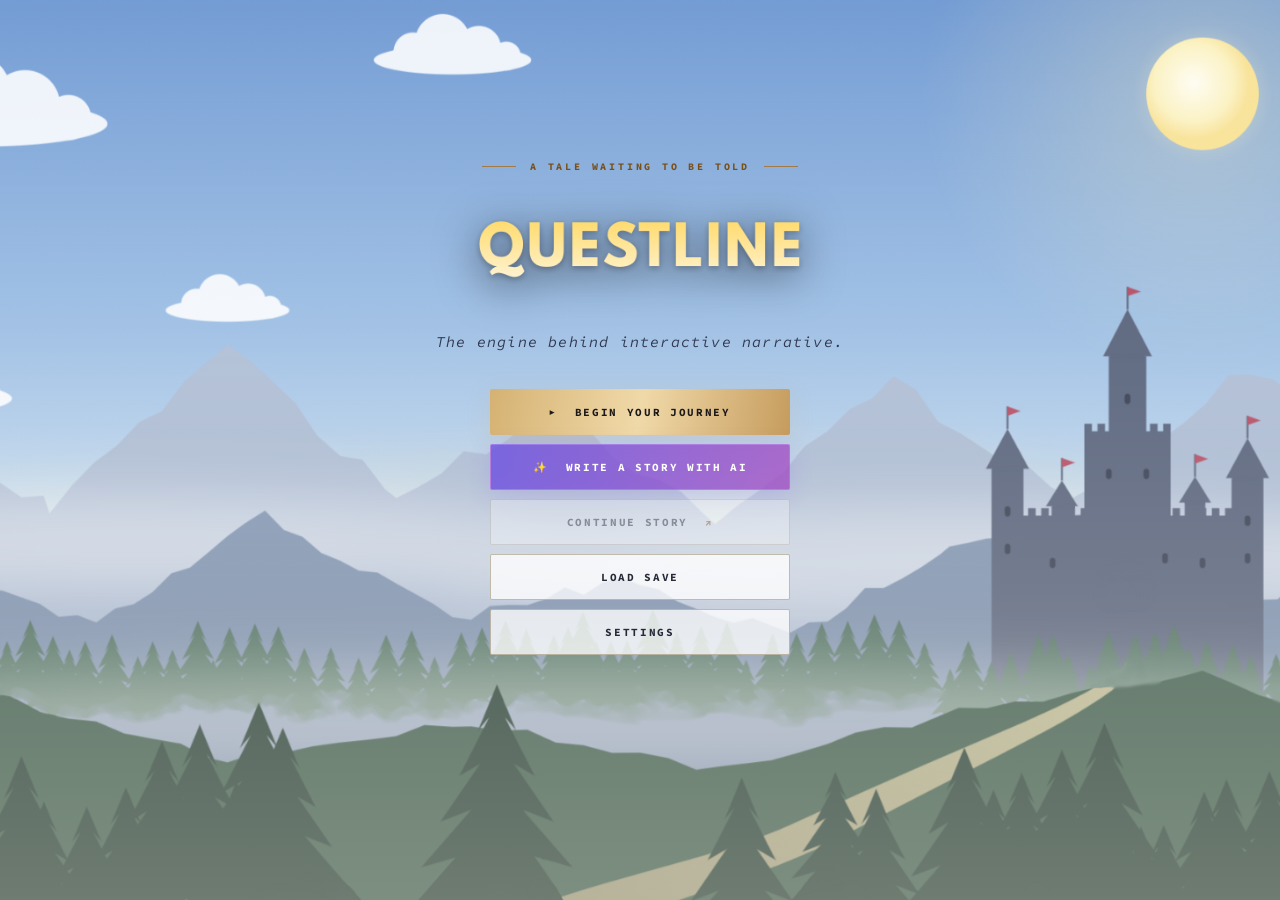
==== index.html @ b16867c0 "motto" ====
﻿<!doctype html>
<html lang="en">
<head>
<meta charset="utf-8">
<meta name="viewport" content="width=device-width, initial-scale=1">
<title>Questline</title>
<link rel="preconnect" href="https://fonts.googleapis.com">
<link rel="preconnect" href="https://fonts.gstatic.com" crossorigin>
<link rel="stylesheet" href="https://fonts.googleapis.com/css2?family=Source+Code+Pro:ital,wght@0,400;0,500;0,700;1,400&display=swap">
<link rel="stylesheet" href="css/styles.css">
</head>
<body>
<section id="titleScreen" class="title-screen" aria-label="Questline main menu">
  <div class="title-grain" aria-hidden="true"></div>
  <div class="title-content">
    <div class="eyebrow"><span></span> A TALE WAITING TO BE TOLD <span></span></div>
    <!-- Logo variants switch with the System / Light / Dark theme setting. -->
    <h1><img class="title-logo logo-light" src="assets/questline-logo-light.png" alt="Questline" onload="this.classList.add('is-loaded'); this.parentElement.querySelector('span').hidden=true" onerror="if(!this.dataset.svgFallback){this.dataset.svgFallback='1';this.src='assets/questline-logo-light.svg'}else{this.remove()}"><img class="title-logo logo-dark" src="assets/questline-logo-dark.png" alt="" onload="this.classList.add('is-loaded'); this.parentElement.querySelector('span').hidden=true" onerror="if(!this.dataset.svgFallback){this.dataset.svgFallback='1';this.src='assets/questline-logo-dark.svg'}else{this.remove()}"><span>Questline</span></h1>
    <p class="title-subtitle">The engine behind interactive narrative.</p>
    <nav class="menu-actions" aria-label="Main menu">
      <button id="playBtn" class="menu-primary"><span>▶</span> Begin your journey</button>
      <button id="menuAi" class="menu-ai ai-only"><span>✨</span> Write a story with AI</button>
      <button id="continueBtn" class="menu-secondary">Continue story <span>↗</span></button>
      <button id="menuLoad" class="menu-secondary">Load save</button>
      <button id="menuSettings" class="menu-secondary">Settings</button>
    </nav>
    <p id="menuNote" class="menu-note" aria-live="polite"></p>
  </div>
</section>
<div id="studio" class="studio" hidden>
<header>
  <h1><button class="brand-home" id="menuBtn" aria-label="Return to main menu">Questline</button></h1>
  <button id="addNode">+ Add node</button>
  <button class="ai-btn ai-only" id="aiToolbarBtn" title="Generate a branching conversation with AI">✨<span class="ai-btn-label"> Generate with AI</span></button>
  <div class="dropdown">
    <button class="ghost" id="menuToggle" aria-haspopup="true" aria-expanded="false">☰ Menu ▾</button>
    <div class="dropdown-panel" id="menuPanel" role="menu" hidden>
      <button role="menuitem" id="savesBtn">Save / Load…</button>
      <hr>
      <button role="menuitem" id="newBtn">New blank story</button>
      <hr>
      <button role="menuitem" id="importBtn">Import JSON…</button>
      <button role="menuitem" id="exportBtn">Export JSON</button>
      <button role="menuitem" id="exportJs">Copy as JS</button>
      <hr>
      <button role="menuitem" id="settingsBtn">Settings…</button>
      <button role="menuitem" id="menuItemHome">Main menu</button>
    </div>
  </div>
  <button class="ghost mobile-preview-toggle" id="mobilePreviewBtn" aria-pressed="false">Preview</button>
  <input type="file" id="importFile" accept=".json,application/json">
  <span id="status" class="warn"></span>
  <span class="zoom">
    <button class="ghost" id="zoomOut" title="Zoom out">−</button>
    <button class="ghost" id="zoomLabel" title="Reset to 100%">100%</button>
    <button class="ghost" id="zoomIn" title="Zoom in">+</button>
    <button class="ghost" id="zoomFit" title="Fit all nodes">Fit</button>
  </span>
</header>
<main>
  <div id="canvasWrap"><div id="sizer"><div id="canvas"><svg id="links"></svg></div></div></div>
  <div class="ai-hint ai-only" id="aiHint" hidden>
    <button class="ai-hint-close" id="aiHintClose" title="Dismiss" aria-label="Dismiss">✕</button>
    <strong>Not sure where to start?</strong>
    <span>Describe an NPC and let AI write a branching conversation, or just start typing in the node.</span>
    <button class="ai-btn" id="aiHintBtn">✨ Generate a story with AI</button>
  </div>
  <aside id="side">
    <h2>Preview Player <span><button class="ghost mobile-preview-back" id="previewBack">← Editor</button><button class="ghost" id="restart">↻ Restart</button></span></h2>
    <div id="preview"></div>
  </aside>
</main>
</div>
<div id="savesModal" class="modal" hidden>
  <div class="modal-box" role="dialog" aria-labelledby="savesTitle">
    <h2 id="savesTitle">Saves <button class="ghost" id="savesClose" title="Close">✕</button></h2>
    <form id="saveForm">
      <input id="saveName" placeholder="Name this save" maxlength="60">
      <button type="submit">Save current story</button>
    </form>
    <ul id="savesList"></ul>
    <p class="modal-note">Saves live in this browser only. Use Export JSON to back up or move a story.</p>
  </div>
</div>
<div id="settingsModal" class="modal" hidden>
  <div class="modal-box settings-box" role="dialog" aria-labelledby="settingsTitle">
    <h2 id="settingsTitle">Settings <button class="ghost" id="settingsClose" title="Close">✕</button></h2>
    <fieldset>
      <legend>Editor</legend>
      <label class="set-row"><span>Snap nodes to grid</span><input type="checkbox" data-set="snap"></label>
      <label class="set-row"><span>Show grid</span><input type="checkbox" data-set="grid"></label>
      <label class="set-row"><span>Ask before deleting nodes</span><input type="checkbox" data-set="confirmDelete"></label>
      <label class="set-row"><span>Default speaker</span><input type="text" data-set="defaultSpeaker" maxlength="40" placeholder="NPC"></label>
    </fieldset>
    <fieldset>
      <legend>Preview</legend>
      <label class="set-row"><span>Typewriter text</span><input type="checkbox" data-set="typewriter"></label>
      <label class="set-row"><span>Text speed</span>
        <select data-set="textSpeed" data-num><option value="20">Slow</option><option value="45">Normal</option><option value="90">Fast</option></select></label>
    </fieldset>
    <fieldset>
      <legend>Appearance</legend>
      <label class="set-row"><span>Theme</span>
        <select data-set="theme"><option value="system">System</option><option value="light">Light</option><option value="dark">Dark</option></select></label>
      <div class="set-row"><span>Accent colour</span><div class="swatches" id="swatches"></div></div>
      <label class="set-row"><span>Text size</span>
        <select data-set="textSize" data-num><option value="13">Small</option><option value="14">Medium</option><option value="16">Large</option></select></label>
    </fieldset>
    <fieldset>
      <legend>AI</legend>
      <label class="set-row"><span>Hide AI features</span><input type="checkbox" data-set="hideAi"></label>
      <div class="set-group ai-only">
      <label class="set-row"><span>Your Gemini API key</span><input type="password" class="wide" data-set="geminiKey" placeholder="Optional" spellcheck="false" autocomplete="off"></label>
      <label class="set-row"><span>Model (with your key)</span>
        <select class="wide" data-set="aiModel"><option value="gemini-3.5-flash-lite">Flash-Lite (faster)</option><option value="gemini-3.8-flash">Flash (better)</option></select></label>
      <p class="set-note">With a key, AI requests go straight from this browser to Google using your own free quota. The key is saved only in this browser. Get one at <a href="https://aistudio.google.com/apikey" target="_blank" rel="noopener">Google AI Studio</a>.</p>
      <label class="set-row"><span>AI server URL</span><input type="text" class="wide" data-set="aiUrl" placeholder="Built-in server" spellcheck="false" autocomplete="off"></label>
      <p class="set-note">Used when no key is set. Leave blank for the built-in Questline AI server, or deploy your own from <code>worker/</code>.</p>
      </div>
    </fieldset>
    <fieldset>
      <legend>Data</legend>
      <div class="set-actions"><button class="ghost" id="resetSettings">Reset settings</button><button class="danger" id="clearData">Delete all saved data</button></div>
    </fieldset>
  </div>
</div>
<script src="js/state.js"></script>
<script src="js/dialog.js"></script>
<script src="js/contextmenu.js"></script>
<script src="js/editor.js"></script>
<script src="js/view.js"></script>
<script src="js/player.js"></script>
<script src="js/io.js"></script>
<script src="js/saves.js"></script>
<script src="js/settings.js"></script>
<!-- Optional, gitignored: a private API key for local testing. Missing on the live site (harmless 404). -->
<script src="js/local-config.js"></script>
<script src="js/ai-core.js"></script>
<script src="js/ai.js"></script>
<script>
const titleScreen = document.querySelector('#titleScreen');
const studio = document.querySelector('#studio');
const menuNote = document.querySelector('#menuNote');
const continueBtn = document.querySelector('#continueBtn');
const mobilePreviewBtn = document.querySelector('#mobilePreviewBtn');
const previewBack = document.querySelector('#previewBack');
function setMobilePreview(open) {
  studio.classList.toggle('preview-open', open);
  mobilePreviewBtn.setAttribute('aria-pressed', String(open));
}
mobilePreviewBtn.onclick = () => setMobilePreview(true);
previewBack.onclick = () => setMobilePreview(false);
function hasSave() { try { return !!localStorage.getItem(KEY); } catch (e) { return false; } }
function showMenu() {
  studio.hidden = true; titleScreen.hidden = false; document.body.classList.remove('in-studio');
  setMobilePreview(false);
  continueBtn.disabled = !hasSave();
}
// Render only once the studio is visible: hidden elements measure as 0, which breaks the arrows.
function openStudio() {
  setMobilePreview(false);
  titleScreen.hidden = true; studio.hidden = false; document.body.classList.add('in-studio');
  render(); restart();
}
document.querySelector('#playBtn').onclick = async () => {
  if (hasSave() && !await ask('Begin a new story?', 'This replaces the story you were working on. Named saves are kept.', { ok: 'Begin', danger: true })) return;
  data = blank(); resetView(); openStudio();
};
continueBtn.onclick = openStudio;
document.querySelector('#menuBtn').onclick = showMenu;
document.querySelector('#menuItemHome').onclick = showMenu;
showMenu();
</script>
</body>
</html>
---- css/styles.css ----
/* Theme tokens. Dark is the default; light applies when the OS prefers it (Theme: System)
   or when the Theme setting forces it via data-theme on <html>. */
:root {
  color-scheme: dark;
  --font:'Source Code Pro', ui-monospace, Menlo, Consolas, monospace;
  --bg:#1b1d2a; --panel:#242738; --node:#2e3248; --field:#1b1d2a; --border:#3d4262; --ghost:#3a3f5c; --divider:#000;
  --text:#e8eaf6; --muted:#8a8fa8; --accent:#7c8cff; --line:#7c8cff; --on-accent:#fff;
  --good:#5fd38d; --bad:#ff6b81; --dead:#4a3340; --grid-dot:#33374d; --head-bg:#00000030;
  --shadow:#0006; --shadow-lg:#0009; --overlay:#0009; --selected:#d6b56f; --selected-glow:#d6b56f30; --brand-hover:#f6e5c3;
  /* Home screen */
  --home-color:#0c111b; --home-shade:linear-gradient(180deg,#0c111b33 0%,#0c111b55 40%,#0c111bb3 100%);
  --home-fallback:radial-gradient(ellipse at 50% 38%,#29344b 0%,#151b2a 48%,#0c111b 100%);
  --home-text:#f4ead6; --home-title:#f6e5c3; --home-title-shadow:0 3px 0 #7f593a,0 8px 35px #d0945050;
  --home-sub:#c1c4cf; --home-eyebrow:#cfad73; --home-eyebrow-line:#a9824d;
  --home-sec-text:#e2ddcf; --home-sec-bg:#151b28b8; --home-sec-border:#8e805e66; --home-sec-hover:#272d3e; --home-sec-accent:#cba76d;
  --home-note:#c1a775; --home-stars:.38; --home-grain:.13;
}
@media (prefers-color-scheme: light) {
  :root:not([data-theme="dark"]) {
    color-scheme: light;
    --bg:#eef0f6; --panel:#ffffff; --node:#ffffff; --field:#f5f6fa; --border:#cfd3e2; --ghost:#e3e6f0; --divider:#d5d8e4;
    --text:#1e2233; --muted:#5f6680; --dead:#f6dde3; --good:#2e9e5f; --bad:#d6435f; --grid-dot:#c6cbdb; --head-bg:#eef0f6;
    --shadow:#1e223322; --shadow-lg:#1e22333a; --overlay:#1e223366; --selected:#c08a2c; --selected-glow:#c08a2c30; --brand-hover:#8a6424;
    --home-color:#c9dff0; --home-shade:linear-gradient(180deg,#ffffff00 0%,#ffffff1a 45%,#f6f1e659 100%);
    --home-fallback:linear-gradient(180deg,#5b97d1,#c9e0ee 70%,#e9dcc4);
    --home-text:#1f2433; --home-title:#2a2140; --home-title-shadow:0 2px 0 #ffffffb0,0 8px 30px #ffffffa0;
    --home-sub:#2f3850; --home-eyebrow:#7a4f16; --home-eyebrow-line:#a17a45;
    --home-sec-text:#262a38; --home-sec-bg:#ffffffc4; --home-sec-border:#8e805e80; --home-sec-hover:#ffffff; --home-sec-accent:#8c5d1f;
    --home-note:#6e4a18; --home-stars:0; --home-grain:0;
  }
}
:root[data-theme="light"] {
  color-scheme: light;
  --bg:#eef0f6; --panel:#ffffff; --node:#ffffff; --field:#f5f6fa; --border:#cfd3e2; --ghost:#e3e6f0; --divider:#d5d8e4;
  --text:#1e2233; --muted:#5f6680; --dead:#f6dde3; --good:#2e9e5f; --bad:#d6435f; --grid-dot:#c6cbdb; --head-bg:#eef0f6;
  --shadow:#1e223322; --shadow-lg:#1e22333a; --overlay:#1e223366; --selected:#c08a2c; --selected-glow:#c08a2c30; --brand-hover:#8a6424;
  --home-color:#c9dff0; --home-shade:linear-gradient(180deg,#ffffff00 0%,#ffffff1a 45%,#f6f1e659 100%);
  --home-fallback:linear-gradient(180deg,#5b97d1,#c9e0ee 70%,#e9dcc4);
  --home-text:#1f2433; --home-title:#2a2140; --home-title-shadow:0 2px 0 #ffffffb0,0 8px 30px #ffffffa0;
  --home-sub:#2f3850; --home-eyebrow:#7a4f16; --home-eyebrow-line:#a17a45;
  --home-sec-text:#262a38; --home-sec-bg:#ffffffc4; --home-sec-border:#8e805e80; --home-sec-hover:#ffffff; --home-sec-accent:#8c5d1f;
  --home-note:#6e4a18; --home-stars:0; --home-grain:0;
}

* { box-sizing: border-box; }
body { margin:0; font:14px var(--font); background:var(--bg); color:var(--text); height:100vh; display:flex; flex-direction:column; }
header { display:flex; gap:8px; align-items:center; padding:8px 12px; background:var(--panel); border-bottom:1px solid var(--divider); flex-wrap:wrap; }
header h1 { font-size:16px; margin:0 12px 0 0; }
button { background:var(--accent); color:var(--on-accent); border:0; border-radius:4px; padding:6px 10px; cursor:pointer; font:inherit; }
button.ghost { background:var(--ghost); color:var(--text); }
button.danger { background:var(--bad); color:#fff; }
button:hover { filter:brightness(1.1); }
main { flex:1; display:flex; min-height:0; }
#canvasWrap { flex:1; position:relative; overflow:auto; }
#sizer { position:relative; overflow:hidden; cursor:grab; background-image:radial-gradient(var(--grid-dot) 1px, transparent 1px); }
#canvasWrap.panning #sizer { cursor:grabbing; }
#canvas { position:absolute; left:0; top:0; width:0; height:0; transform-origin:0 0; cursor:default; }
svg#links { position:absolute; left:0; top:0; width:1px; height:1px; overflow:visible; pointer-events:none; }
.zoom { display:flex; gap:2px; margin-left:auto; }
.dropdown { position:relative; }
.dropdown-panel { position:absolute; top:calc(100% + 4px); left:0; z-index:20; min-width:200px; display:flex; flex-direction:column; padding:4px; background:var(--panel); border:1px solid var(--border); border-radius:6px; box-shadow:0 8px 24px var(--shadow-lg); }
.dropdown-panel button { background:transparent; color:var(--text); text-align:left; padding:7px 10px; }
.dropdown-panel button:hover { background:var(--ghost); filter:none; }
.dropdown-panel hr { width:100%; margin:4px 0; border:0; border-top:1px solid var(--border); }
.zoom button { min-width:32px; }
.node { position:absolute; width:260px; background:var(--node); border:2px solid var(--border); border-radius:8px; box-shadow:0 4px 10px var(--shadow); }
.node.start { border-color:var(--good); }
/* Gold ring = selected. The Preview Player's current node gets a tag instead, so the two never stack. */
.node.active::after { content:'▶ previewing'; position:absolute; bottom:100%; right:8px; margin-bottom:10px; padding:1px 6px; border-radius:3px; background:var(--accent); color:var(--on-accent); font-size:10px; pointer-events:none; }
.node input:focus, .node textarea:focus, .node select:focus { outline:none; border-color:var(--accent); }
.node.selected { outline:2px solid var(--selected); outline-offset:3px; box-shadow:0 0 0 5px var(--selected-glow),0 8px 24px var(--shadow-lg); z-index:2; }
.node .head { display:flex; gap:6px; align-items:center; padding:6px; cursor:move; background:var(--head-bg); border-radius:6px 6px 0 0; }
.node .id { color:var(--muted); font-size:11px; white-space:nowrap; user-select:none; }
.node input, .node textarea { width:100%; background:var(--field); color:var(--text); border:1px solid var(--border); border-radius:4px; padding:4px 6px; font:inherit; }
.node textarea { resize:vertical; min-height:56px; margin:0; }
.node .body { padding:6px; display:flex; flex-direction:column; gap:6px; }
.choice { display:flex; gap:4px; align-items:center; position:relative; }
.choice select { background:var(--field); color:var(--text); border:1px solid var(--border); border-radius:4px; max-width:84px; padding:4px 2px; font:inherit; }
.choice .link-port { position:absolute; right:-13px; top:50%; z-index:4; width:14px; height:14px; padding:0; transform:translateY(-50%); border:2px solid var(--line); border-radius:50%; background:var(--panel); cursor:crosshair; touch-action:none; }
.choice .link-port.connected { background:var(--line); }
.choice .link-port:hover { transform:translateY(-50%) scale(1.2); background:var(--accent); filter:none; }
.link-unconnected { opacity:.5; }
.mini { padding:2px 6px; background:var(--ghost); color:var(--text); }
#side { width:340px; background:var(--panel); border-left:1px solid var(--divider); display:flex; flex-direction:column; }
#side h2 { font-size:14px; margin:0; padding:10px 12px; border-bottom:1px solid var(--divider); display:flex; justify-content:space-between; align-items:center; }
#preview { flex:1; overflow:auto; padding:12px; display:flex; flex-direction:column; gap:8px; overflow-wrap:anywhere; }
#preview > * { min-width:0; }
.opt { white-space:normal; }
.bubble { background:var(--node); border:1px solid var(--border); padding:8px 10px; border-radius:8px; max-width:90%; }
.bubble .who { font-size:11px; color:var(--accent); font-weight:bold; margin-bottom:2px; }
.bubble.you { align-self:flex-end; background:var(--accent); border-color:transparent; color:var(--on-accent); }
.opt { display:block; width:100%; text-align:left; background:var(--ghost); color:var(--text); margin-top:6px; }
.opt.dead { background:var(--dead); }
.end { text-align:center; color:var(--muted); font-style:italic; }
.warn { color:var(--bad); font-size:11px; }
input[type=file] { display:none; }

/* Questline title screen */
[hidden] { display: none !important; }
body { min-height:100vh; height:100vh; overflow:hidden; }
.title-screen { position:relative; isolation:isolate; display:grid; place-items:center; min-height:100vh; overflow:hidden; color:var(--home-text); background-color:var(--home-color); background-image:var(--home-shade),url("../assets/home-background.png"),url("../assets/home-background.svg"),var(--home-fallback); background-size:cover; background-position:center; }
/* Separate daytime art for light mode (urls are kept out of custom properties so they resolve relative to this file). */
@media (prefers-color-scheme: light) {
  :root:not([data-theme="dark"]) .title-screen { background-image:var(--home-shade),url("../assets/home-background-light.png"),url("../assets/home-background-light.svg"),var(--home-fallback); }
}
:root[data-theme="light"] .title-screen { background-image:var(--home-shade),url("../assets/home-background-light.png"),url("../assets/home-background-light.svg"),var(--home-fallback); }
.title-screen:before { content:""; position:absolute; inset:0; z-index:-1; opacity:var(--home-stars); background-image:radial-gradient(1px 1px at 14% 22%,#fff 99%,transparent),radial-gradient(1px 1px at 78% 19%,#f3dfb0 99%,transparent),radial-gradient(1px 1px at 67% 42%,#fff 99%,transparent),radial-gradient(1px 1px at 24% 56%,#f3dfb0 99%,transparent),radial-gradient(1px 1px at 89% 62%,#fff 99%,transparent),radial-gradient(1px 1px at 42% 12%,#fff 99%,transparent); background-size:440px 320px; }
.title-grain { position:absolute; inset:0; opacity:var(--home-grain); pointer-events:none; background-image:repeating-linear-gradient(0deg,transparent 0 3px,#fff 4px,transparent 5px); mask-image:linear-gradient(transparent,#000); }
.title-content { position:relative; z-index:2; width:min(90vw,540px); margin-top:-5vh; text-align:center; }
.eyebrow { display:flex; justify-content:center; align-items:center; gap:14px; color:var(--home-eyebrow); font-size:10px; letter-spacing:.28em; font-weight:700; }
.eyebrow span { display:block; width:34px; height:1px; background:var(--home-eyebrow-line); }
.title-content h1 { margin:13px 0 0; font-family:var(--font); font-size:clamp(44px,10vw,88px); font-weight:500; letter-spacing:.025em; line-height:1; color:var(--home-title); text-shadow:var(--home-title-shadow); }
.title-logo { display:none; }
.title-logo.is-loaded { display:block; width:min(82vw,440px); max-height:150px; margin:0 auto; object-fit:contain; filter:drop-shadow(0 8px 22px #0009); }
.title-logo.logo-dark { display:none; }
@media (prefers-color-scheme: light) {
  :root:not([data-theme="dark"]) .title-logo.logo-light { display:none !important; }
  :root:not([data-theme="dark"]) .title-logo.logo-dark.is-loaded { display:block !important; }
}
:root[data-theme="light"] .title-logo.logo-light { display:none !important; }
:root[data-theme="light"] .title-logo.logo-dark.is-loaded { display:block !important; }
.title-subtitle { margin:14px 0 38px; color:var(--home-sub); font-family:var(--font); font-size:15px; font-style:italic; letter-spacing:.08em; }
.menu-actions { display:grid; gap:9px; width:min(100%,300px); margin:auto; }
.menu-actions button { min-height:46px; border-radius:2px; text-transform:uppercase; letter-spacing:.15em; font-size:11px; font-weight:700; transition:background .18s, transform .18s, border-color .18s; }
.menu-actions button:hover { filter:none; transform:translateY(-1px); }
.menu-primary { color:#1c1a19; background:linear-gradient(100deg,#d5b273,#f0d9a8,#c69c5e); box-shadow:0 5px 25px #d4a85a25; }
.menu-primary span { margin-right:9px; font-size:10px; }
.menu-secondary { color:var(--home-sec-text); background:var(--home-sec-bg); border:1px solid var(--home-sec-border); }
.menu-secondary:hover { background:var(--home-sec-hover); border-color:#c49e63; }
.menu-secondary span { margin-left:8px; color:var(--home-sec-accent); }
.menu-note { min-height:16px; margin:12px 0; color:var(--home-note); font-size:12px; }
.studio { height:100vh; display:flex; flex-direction:column; user-select:none; }
.studio input, .studio textarea { user-select:text; }
.node { cursor:move; }
.node input, .node textarea, .node select, .node button { cursor:auto; }
.node button { cursor:pointer; }
.modal { position:fixed; inset:0; z-index:10; display:grid; place-items:center; padding:16px; background:var(--overlay); }
.modal-box { width:min(100%,440px); max-height:80vh; display:flex; flex-direction:column; gap:10px; padding:14px; background:var(--panel); color:var(--text); border:1px solid var(--border); border-radius:8px; box-shadow:0 10px 40px var(--shadow-lg); }
.modal-box h2 { margin:0; font-size:16px; display:flex; justify-content:space-between; align-items:center; }
#saveForm { display:flex; gap:6px; }
#saveName { flex:1; min-width:0; background:var(--field); color:var(--text); border:1px solid var(--border); border-radius:4px; padding:6px 8px; font:inherit; }
#savesList { list-style:none; margin:0; padding:0; overflow:auto; display:flex; flex-direction:column; gap:6px; }
#savesList li { display:flex; gap:6px; align-items:center; padding:8px; background:var(--bg); border-radius:6px; }
#savesList li > div { flex:1; min-width:0; display:flex; flex-direction:column; }
#savesList strong { overflow:hidden; text-overflow:ellipsis; white-space:nowrap; }
#savesList small, .modal-note, #savesList .empty { color:var(--muted); font-size:12px; }
#savesList .empty { justify-content:center; background:none; }
.modal-note { margin:0; }
.dialog { z-index:30; }
.dialog .modal-box { width:min(100%,380px); }
.dialog-msg { margin:0; color:var(--muted); line-height:1.45; }
.dialog-text { width:100%; height:200px; resize:vertical; background:var(--field); color:var(--text); border:1px solid var(--border); border-radius:4px; padding:8px; font:12px var(--font); }
.dialog-input { width:100%; background:var(--field); color:var(--text); border:1px solid var(--border); border-radius:4px; padding:7px 8px; font:inherit; }
.dialog-input:focus { outline:none; border-color:var(--accent); }
.dialog-error { margin:-4px 0 0; color:var(--bad); font-size:12px; }
.ctx-menu { position:fixed; z-index:40; min-width:210px; display:flex; flex-direction:column; padding:4px; background:var(--panel); border:1px solid var(--border); border-radius:6px; box-shadow:0 8px 24px var(--shadow-lg); user-select:none; }
.ctx-menu button { display:flex; justify-content:space-between; gap:16px; background:transparent; color:var(--text); text-align:left; padding:6px 10px; }
.ctx-menu button:hover:not(:disabled), .ctx-menu button:focus-visible { background:var(--ghost); filter:none; outline:none; }
.ctx-menu button:disabled { opacity:.4; cursor:default; }
.ctx-menu .danger-text { color:var(--bad); }
.ctx-menu kbd { color:var(--muted); font:inherit; font-size:11px; }
.ctx-menu hr { width:100%; margin:4px 0; border:0; border-top:1px solid var(--border); }
.node .id { cursor:text; }
body.no-grid #sizer { background-image:none; }
.settings-box { width:min(100%,460px); overflow:auto; gap:12px; }
.settings-box fieldset { margin:0; padding:8px 10px 10px; border:1px solid var(--border); border-radius:6px; display:flex; flex-direction:column; gap:8px; }
.settings-box legend { padding:0 4px; color:var(--muted); font-size:11px; letter-spacing:.12em; text-transform:uppercase; }
.set-row { display:flex; justify-content:space-between; align-items:center; gap:12px; min-height:28px; }
.set-row input[type=checkbox] { width:18px; height:18px; accent-color:var(--accent); cursor:pointer; }
.set-row input[type=text], .set-row select { width:150px; background:var(--field); color:var(--text); border:1px solid var(--border); border-radius:4px; padding:5px 7px; font:inherit; }
.set-row input[type=text]:focus, .set-row select:focus { outline:none; border-color:var(--accent); }
.swatches { display:flex; gap:6px; }
.swatch { width:24px; height:24px; padding:0; border-radius:50%; border:2px solid transparent; }
.swatch[aria-pressed=true] { border-color:var(--text); box-shadow:0 0 0 2px var(--panel) inset; }
/* AI entry points: one gradient style so they read as the same feature everywhere. */
.ai-btn { background:linear-gradient(100deg,#7a5cff,#b65bd6); color:#fff; font-weight:500; box-shadow:0 2px 12px #8b5cf633; }
.ai-btn:hover { filter:brightness(1.12); }
main { position:relative; }
.ai-hint { position:absolute; bottom:24px; left:calc((100% - 340px) / 2); transform:translateX(-50%); z-index:5; width:min(420px, calc(100% - 380px)); display:flex; flex-direction:column; align-items:center; gap:8px; padding:16px 18px 14px; text-align:center; background:var(--panel); border:1px solid var(--border); border-radius:10px; box-shadow:0 10px 30px var(--shadow-lg); }
.ai-hint strong { font-size:14px; }
.ai-hint span { color:var(--muted); font-size:12px; line-height:1.45; }
.ai-hint .ai-btn { margin-top:4px; padding:8px 14px; }
.ai-hint-close { position:absolute; top:6px; right:6px; padding:2px 7px; background:transparent; color:var(--muted); }
.menu-ai { color:#fff; background:linear-gradient(100deg,#6b4fe0cc,#a24fc4cc); border:1px solid #c9a6ff66; box-shadow:0 5px 22px #8b5cf62e; }
.menu-ai span { margin-right:9px; }
.set-row input.wide, .set-row select.wide { width:220px; }
.set-group { display:flex; flex-direction:column; gap:8px; }
body.no-ai .ai-only { display:none !important; } /* Settings → Hide AI features */
.set-row input[type=password] { background:var(--field); color:var(--text); border:1px solid var(--border); border-radius:4px; padding:5px 7px; font:inherit; }
.set-row input[type=password]:focus { outline:none; border-color:var(--accent); }
.set-note a { color:var(--accent); }
.set-note { margin:0; color:var(--muted); font-size:12px; line-height:1.4; }
.set-note code { font:inherit; color:var(--text); }
.ai-toast { position:fixed; left:50%; bottom:20px; transform:translateX(-50%); z-index:35; display:flex; align-items:center; gap:10px; padding:9px 14px; background:var(--panel); color:var(--text); border:1px solid var(--border); border-radius:999px; box-shadow:0 8px 24px var(--shadow-lg); font-size:13px; }
.ai-spinner { width:14px; height:14px; border:2px solid var(--border); border-top-color:var(--accent); border-radius:50%; animation:ai-spin .8s linear infinite; }
@keyframes ai-spin { to { transform:rotate(360deg); } }
@media (prefers-reduced-motion: reduce) { .ai-spinner { animation-duration:2.4s; } }
.set-actions { display:flex; flex-wrap:wrap; gap:6px; justify-content:space-between; }
.dialog-actions { display:flex; justify-content:flex-end; gap:6px; margin-top:4px; }
.dialog-actions button:focus-visible { outline:2px solid var(--accent); outline-offset:2px; }
.menu-secondary:disabled { opacity:.4; cursor:not-allowed; transform:none !important; }
.studio header h1 { display:flex; align-items:center; gap:10px; }
.studio-label { color:var(--muted); font-size:9px; letter-spacing:.15em; }
@media(max-width:650px) { .title-content { margin-top:-2vh; } .title-subtitle { margin-bottom:28px; } .studio header h1 { width:100%; } }

/* The studio title is the home control. */
.studio .brand-home { padding:0; border:0; border-radius:0; background:transparent; color:inherit; font:inherit; line-height:inherit; cursor:pointer; }
.studio .brand-home:hover { filter:none; color:var(--brand-hover); }
.studio .brand-home:focus-visible { outline:2px solid var(--accent); outline-offset:4px; }
.studio .brand-home .title-logo.is-loaded { width:132px; max-height:40px; margin:0; filter:none; }
.mobile-preview-toggle, .mobile-preview-back { display:none; }

/* Phone layout: edit the canvas full-screen, or switch to a full-screen preview. */
@media (max-width:760px), (max-height:600px) and (orientation:landscape) {
  body { height:100vh; height:100dvh; }
  .studio { height:100vh; height:100dvh; }
  .studio header { display:grid; grid-template-columns:minmax(0,1fr) auto auto auto; gap:6px; padding:7px; }
  .studio header h1 { grid-column:1 / -1; width:auto; margin:0 0 2px; }
  .studio header #addNode { grid-column:1; }
  .studio header #aiToolbarBtn { grid-column:2; }
  .studio header .dropdown { grid-column:3; }
  .studio header .mobile-preview-toggle { grid-column:4; }
  .ai-btn-label { display:none; } /* just ✨ on phones */
  .ai-hint { left:50%; width:calc(100% - 32px); }
  .mobile-preview-toggle { display:inline-flex; align-items:center; justify-content:center; }
  .studio header .zoom { grid-column:1 / -1; margin:0; }
  .studio header #status { grid-column:1 / -1; }
  #side { display:none; }
  #canvasWrap { min-width:0; }
  .node .head { touch-action:none; }
  .studio.preview-open header { display:none; }
  .studio.preview-open main { flex:1; min-height:0; }
  .studio.preview-open #canvasWrap { display:none; }
  .studio.preview-open #side { display:flex; width:100%; min-height:0; border:0; }
  .studio.preview-open #side h2 { padding:10px; }
  .mobile-preview-back { display:inline-flex; align-items:center; margin-right:6px; }
  #preview { padding:14px; padding-bottom:calc(14px + env(safe-area-inset-bottom)); }
}

/* Mobile home artwork: the same SVG, cropped to keep the moon/sun and castle in view on tall screens. */
@media (max-width:760px) and (orientation:portrait) {
  .title-screen { background-position:80% center; }
  .title-content { width:min(90vw,440px); }
  .title-logo.is-loaded { max-height:120px; }
}
@media (max-height:600px) and (orientation:landscape) {
  .title-content { width:min(72vw,540px); margin:8px auto; }
  .title-content h1 { margin-top:4px; font-size:clamp(42px,9vh,72px); }
  .title-logo.is-loaded { max-height:76px; }
  .title-subtitle { margin:6px 0 12px; font-size:14px; }
  .menu-actions { grid-template-columns:repeat(2,minmax(0,1fr)); gap:6px; }
  .menu-actions button { min-height:36px; font-size:9px; }
}
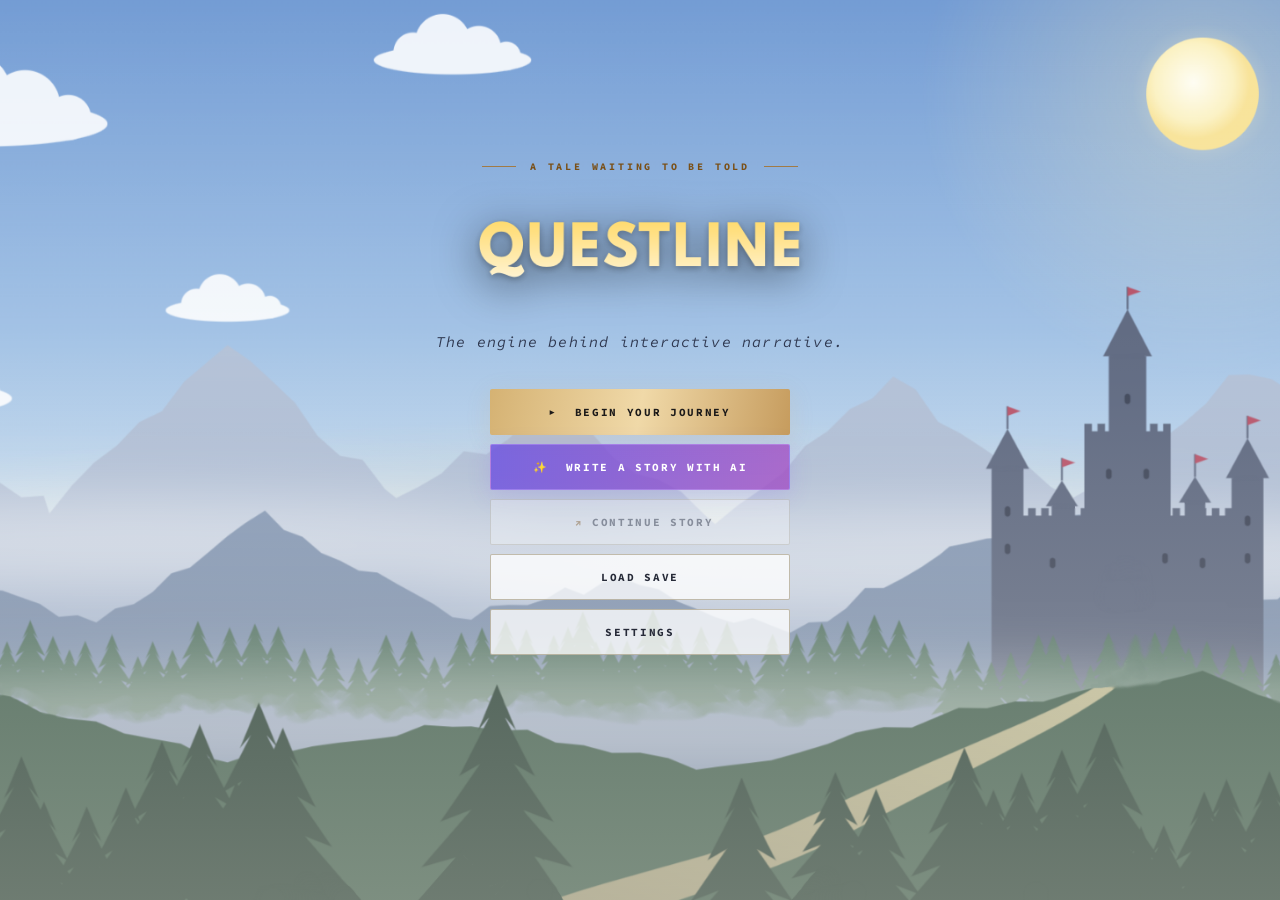
==== commit 9a379915: "arrow" ====
--- a/index.html
+++ b/index.html
@@ -4,6 +4,7 @@
 <meta charset="utf-8">
 <meta name="viewport" content="width=device-width, initial-scale=1">
 <title>Questline</title>
+<link rel="icon" type="image/png" sizes="300x300" href="assets/favicon.png">
 <link rel="preconnect" href="https://fonts.googleapis.com">
 <link rel="preconnect" href="https://fonts.gstatic.com" crossorigin>
 <link rel="stylesheet" href="https://fonts.googleapis.com/css2?family=Source+Code+Pro:ital,wght@0,400;0,500;0,700;1,400&display=swap">
@@ -20,7 +21,7 @@
     <nav class="menu-actions" aria-label="Main menu">
       <button id="playBtn" class="menu-primary"><span>▶</span> Begin your journey</button>
       <button id="menuAi" class="menu-ai ai-only"><span>✨</span> Write a story with AI</button>
-      <button id="continueBtn" class="menu-secondary">Continue story <span>↗</span></button>
+      <button id="continueBtn" class="menu-secondary"><span>↗</span> Continue story</button>
       <button id="menuLoad" class="menu-secondary">Load save</button>
       <button id="menuSettings" class="menu-secondary">Settings</button>
     </nav>
@@ -42,6 +43,7 @@
       <button role="menuitem" id="importBtn">Import JSON…</button>
       <button role="menuitem" id="exportBtn">Export JSON</button>
       <button role="menuitem" id="exportJs">Copy as JS</button>
+      <button role="menuitem" id="playGameBtn">Test in game ↗</button>
       <hr>
       <button role="menuitem" id="settingsBtn">Settings…</button>
       <button role="menuitem" id="menuItemHome">Main menu</button>
@@ -148,19 +150,28 @@
   studio.classList.toggle('preview-open', open);
   mobilePreviewBtn.setAttribute('aria-pressed', String(open));
 }
+function transitionScreens(update) {
+  if (document.startViewTransition && !matchMedia('(prefers-reduced-motion: reduce)').matches) {
+    document.startViewTransition(update);
+  } else update();
+}
 mobilePreviewBtn.onclick = () => setMobilePreview(true);
 previewBack.onclick = () => setMobilePreview(false);
 function hasSave() { try { return !!localStorage.getItem(KEY); } catch (e) { return false; } }
 function showMenu() {
-  studio.hidden = true; titleScreen.hidden = false; document.body.classList.remove('in-studio');
-  setMobilePreview(false);
-  continueBtn.disabled = !hasSave();
+  transitionScreens(() => {
+    studio.hidden = true; titleScreen.hidden = false; document.body.classList.remove('in-studio');
+    setMobilePreview(false);
+    continueBtn.disabled = !hasSave();
+  });
 }
 // Render only once the studio is visible: hidden elements measure as 0, which breaks the arrows.
 function openStudio() {
-  setMobilePreview(false);
-  titleScreen.hidden = true; studio.hidden = false; document.body.classList.add('in-studio');
-  render(); restart();
+  transitionScreens(() => {
+    setMobilePreview(false);
+    titleScreen.hidden = true; studio.hidden = false; document.body.classList.add('in-studio');
+    render(); restart();
+  });
 }
 document.querySelector('#playBtn').onclick = async () => {
   if (hasSave() && !await ask('Begin a new story?', 'This replaces the story you were working on. Named saves are kept.', { ok: 'Begin', danger: true })) return;
@@ -169,6 +180,7 @@
 continueBtn.onclick = openStudio;
 document.querySelector('#menuBtn').onclick = showMenu;
 document.querySelector('#menuItemHome').onclick = showMenu;
+document.querySelector('#playGameBtn').onclick = () => { save(); window.open('game/index.html', 'questline-game'); };
 showMenu();
 </script>
 </body>
--- a/css/styles.css
+++ b/css/styles.css
@@ -43,6 +43,12 @@
 }
 
 * { box-sizing: border-box; }
+button, input, textarea, select { transition: background-color .16s ease, border-color .16s ease, color .16s ease, box-shadow .16s ease, filter .16s ease; }
+::view-transition-old(root), ::view-transition-new(root) { animation-duration:220ms; animation-timing-function:ease-in-out; }
+::view-transition-old(root) { animation-name:questline-fade-out; }
+::view-transition-new(root) { animation-name:questline-fade-in; }
+@keyframes questline-fade-out { to { opacity:0; } }
+@keyframes questline-fade-in { from { opacity:0; } }
 body { margin:0; font:14px var(--font); background:var(--bg); color:var(--text); height:100vh; display:flex; flex-direction:column; }
 header { display:flex; gap:8px; align-items:center; padding:8px 12px; background:var(--panel); border-bottom:1px solid var(--divider); flex-wrap:wrap; }
 header h1 { font-size:16px; margin:0 12px 0 0; }
@@ -63,23 +69,29 @@
 .dropdown-panel button:hover { background:var(--ghost); filter:none; }
 .dropdown-panel hr { width:100%; margin:4px 0; border:0; border-top:1px solid var(--border); }
 .zoom button { min-width:32px; }
-.node { position:absolute; width:260px; background:var(--node); border:2px solid var(--border); border-radius:8px; box-shadow:0 4px 10px var(--shadow); }
-.node.start { border-color:var(--good); }
+.node { position:absolute; width:260px; background:var(--node); border:2px solid var(--border); border-radius:8px; box-shadow:0 4px 10px var(--shadow); transition:border-color .16s ease, box-shadow .16s ease; }
+.node.active { border-color:var(--good); }
 /* Gold ring = selected. The Preview Player's current node gets a tag instead, so the two never stack. */
 .node.active::after { content:'▶ previewing'; position:absolute; bottom:100%; right:8px; margin-bottom:10px; padding:1px 6px; border-radius:3px; background:var(--accent); color:var(--on-accent); font-size:10px; pointer-events:none; }
 .node input:focus, .node textarea:focus, .node select:focus { outline:none; border-color:var(--accent); }
 .node.selected { outline:2px solid var(--selected); outline-offset:3px; box-shadow:0 0 0 5px var(--selected-glow),0 8px 24px var(--shadow-lg); z-index:2; }
 .node .head { display:flex; gap:6px; align-items:center; padding:6px; cursor:move; background:var(--head-bg); border-radius:6px 6px 0 0; }
 .node .id { color:var(--muted); font-size:11px; white-space:nowrap; user-select:none; }
+.node .head .id { cursor:pointer; }
 .node input, .node textarea { width:100%; background:var(--field); color:var(--text); border:1px solid var(--border); border-radius:4px; padding:4px 6px; font:inherit; }
-.node textarea { resize:vertical; min-height:56px; margin:0; }
+.node textarea { resize:none; overflow:hidden; min-height:56px; margin:0; } /* grows with its text (fitTextarea in editor.js) */
 .node .body { padding:6px; display:flex; flex-direction:column; gap:6px; }
 .choice { display:flex; gap:4px; align-items:center; position:relative; }
+.choice textarea { flex:1; width:auto; min-width:70px; min-height:34px; height:34px; }
 .choice select { background:var(--field); color:var(--text); border:1px solid var(--border); border-radius:4px; max-width:84px; padding:4px 2px; font:inherit; }
 .choice .link-port { position:absolute; right:-13px; top:50%; z-index:4; width:14px; height:14px; padding:0; transform:translateY(-50%); border:2px solid var(--line); border-radius:50%; background:var(--panel); cursor:crosshair; touch-action:none; }
 .choice .link-port.connected { background:var(--line); }
 .choice .link-port:hover { transform:translateY(-50%) scale(1.2); background:var(--accent); filter:none; }
 .link-unconnected { opacity:.5; }
+.link-hit { pointer-events:stroke; cursor:grab; }
+.link-hit:active { cursor:grabbing; }
+.choice-link { pointer-events:none; }
+.link-unconnected, .link-dragging { pointer-events:none; }
 .mini { padding:2px 6px; background:var(--ghost); color:var(--text); }
 #side { width:340px; background:var(--panel); border-left:1px solid var(--divider); display:flex; flex-direction:column; }
 #side h2 { font-size:14px; margin:0; padding:10px 12px; border-bottom:1px solid var(--divider); display:flex; justify-content:space-between; align-items:center; }
@@ -160,7 +172,6 @@
 .ctx-menu .danger-text { color:var(--bad); }
 .ctx-menu kbd { color:var(--muted); font:inherit; font-size:11px; }
 .ctx-menu hr { width:100%; margin:4px 0; border:0; border-top:1px solid var(--border); }
-.node .id { cursor:text; }
 body.no-grid #sizer { background-image:none; }
 .settings-box { width:min(100%,460px); overflow:auto; gap:12px; }
 .settings-box fieldset { margin:0; padding:8px 10px 10px; border:1px solid var(--border); border-radius:6px; display:flex; flex-direction:column; gap:8px; }
@@ -195,6 +206,9 @@
 .ai-spinner { width:14px; height:14px; border:2px solid var(--border); border-top-color:var(--accent); border-radius:50%; animation:ai-spin .8s linear infinite; }
 @keyframes ai-spin { to { transform:rotate(360deg); } }
 @media (prefers-reduced-motion: reduce) { .ai-spinner { animation-duration:2.4s; } }
+@media (prefers-reduced-motion: reduce) {
+  *, *::before, *::after { scroll-behavior:auto !important; transition-duration:.01ms !important; }
+}
 .set-actions { display:flex; flex-wrap:wrap; gap:6px; justify-content:space-between; }
 .dialog-actions { display:flex; justify-content:flex-end; gap:6px; margin-top:4px; }
 .dialog-actions button:focus-visible { outline:2px solid var(--accent); outline-offset:2px; }
